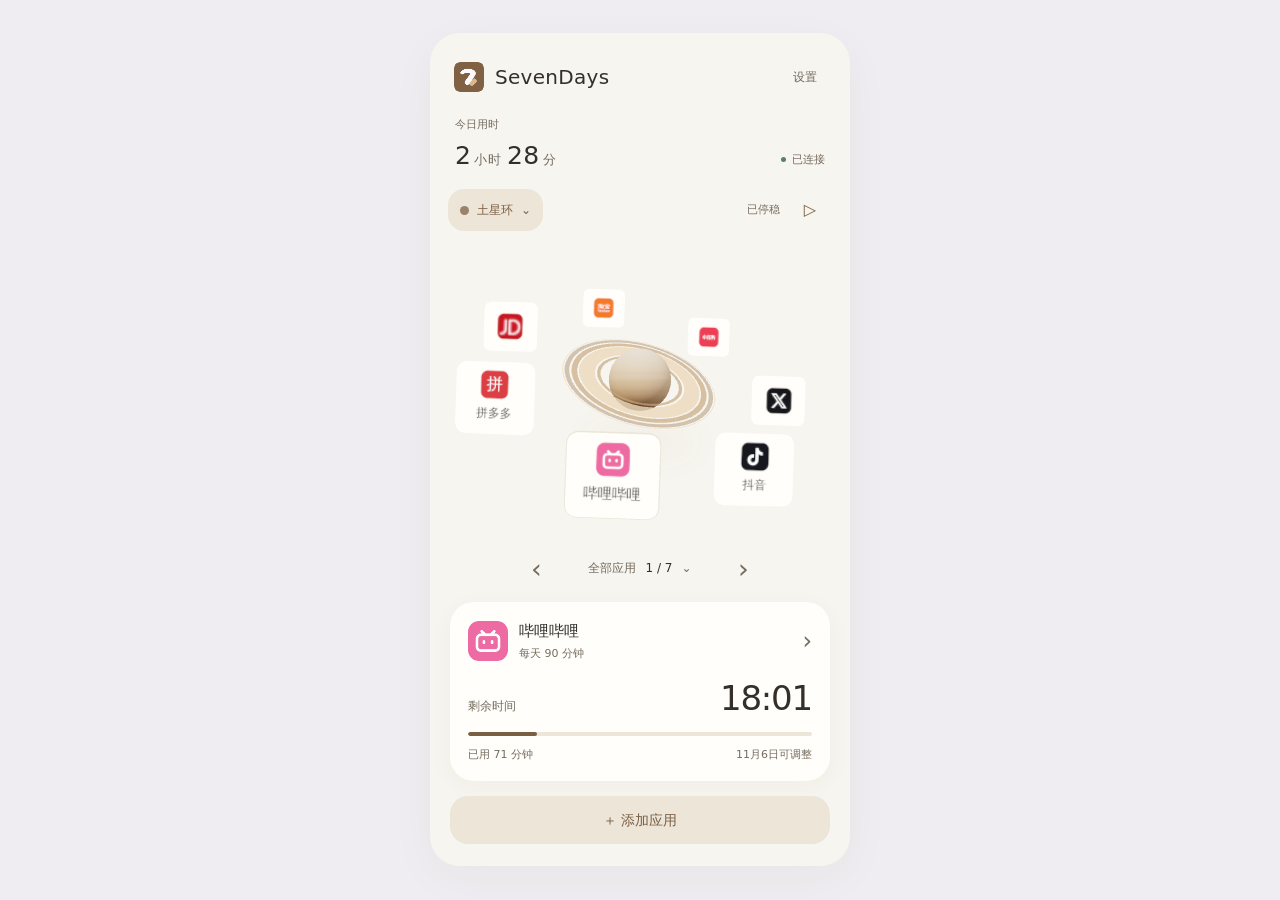
==== prototypes/orbit/index.html @ 917ae988 "Import SevenDays 0.6.5 source" ====
<!doctype html>
<html lang="zh-CN"><head><meta charset="utf-8"><meta name="viewport" content="width=device-width,initial-scale=1,viewport-fit=cover"><meta name="color-scheme" content="light dark"><title>SevenDays</title><style>body{margin:0;background:light-dark(#efedf1,#111114)}#sevendays-refined-preview{min-height:100dvh;display:grid;align-items:center}</style><link rel="stylesheet" href="styles.css"></head><body>
<div id="sevendays-refined-preview" class="viz-dotted-background" data-appearance="saturn">
  <section class="so-phone" aria-label="SevenDays星环首页预览，示例数据">
    <header class="so-header">
      <canvas class="so-brand" width="108" height="108" aria-hidden="true"></canvas>
      <h2>SevenDays</h2>
      <button class="so-icon so-settings" type="button" aria-label="设备与权限">设置</button>
    </header>
    <div class="so-summary"><div><span class="so-summary-label">今日用时</span><strong>2<span>小时</span>28<span>分</span></strong></div><span class="so-connected"><i aria-hidden="true"></i>已连接</span></div>
    <div class="so-orbit-toolbar">
      <button class="so-theme" type="button" aria-label="选择外观主题，当前土星环"><span class="so-theme-dot" aria-hidden="true"></span><span class="so-theme-name">土星环</span><span aria-hidden="true">⌄</span></button>
      <span class="so-motion-label">已停稳</span>
      <button class="so-icon so-brake" type="button" aria-label="转动卡片">▷</button>
    </div>
    <div class="so-stage" aria-label="应用轨道，滑动切换，轻点停止">
      <div class="so-stage-shadow" aria-hidden="true"></div>
      <div class="so-fallback-core" aria-hidden="true"><span class="so-fallback-band"></span><span class="so-fallback-sphere"></span></div>
      <div class="so-fallback-cards" hidden></div>
      <canvas class="so-webgl" aria-hidden="true"></canvas>
    </div>
    <div class="so-controls">
      <button class="so-icon so-prev" type="button" aria-label="上一个应用">‹</button>
      <button class="so-index" type="button" aria-label="选择应用"><span>全部应用</span><span class="so-count">1 / 7</span><span aria-hidden="true">⌄</span></button>
      <button class="so-icon so-next" type="button" aria-label="下一个应用">›</button>
    </div>
    <button class="so-selected" type="button" aria-label="查看当前应用规则">
      <span class="so-selected-heading"><canvas class="so-app-icon so-current-icon" width="96" height="96" aria-hidden="true"></canvas><span class="so-selection-words"><strong class="so-selection-name">哔哩哔哩</strong><span class="so-selection-quota">每天 90 分钟</span></span><span class="so-card-chevron" aria-hidden="true">›</span></span>
      <span class="so-time-line"><span class="so-remaining-label">剩余时间</span><span class="so-selection-time">18:01</span></span>
      <span class="so-remaining-track" aria-hidden="true"><span class="so-remaining-fill"></span></span>
      <span class="so-card-foot"><span class="so-used-label">已用 71 分钟</span><span>11月6日可调整</span></span>
    </button>
    <footer class="so-footer"><button class="so-add" type="button">＋ 添加应用</button></footer>
    <div class="so-modal" hidden><button class="so-scrim" type="button" aria-label="关闭面板"></button><section class="so-sheet" role="dialog" aria-modal="true" aria-labelledby="so-sheet-title"><div class="so-sheet-chrome"><div class="so-grip" aria-hidden="true"><span class="so-handle"></span></div><header><h3 id="so-sheet-title"></h3><button class="so-icon so-close" type="button" aria-label="关闭面板">×</button></header></div><div class="so-sheet-content"></div></section></div>
    <div class="so-toast" role="status" hidden></div>
    <span class="so-sr" aria-live="polite" aria-atomic="true"></span>
  </section>
</div>
<script src="three.min.js"></script>
<script src="app-assets.js"></script>
<script src="planet-themes.js"></script>
<script src="orbit-renderer.js"></script>
<script src="sheet-motion.js"></script>
<script src="scene.js"></script>

</body></html>
---- prototypes/orbit/styles.css ----
#sevendays-refined-preview{color-scheme:light dark;--so-bg:light-dark(#f7f5ef,#181713);--so-surface:light-dark(#fffefa,#28241f);--so-ink:light-dark(#342f29,#f4ecdf);--so-muted:light-dark(#756b5f,#bcb09e);--so-primary:light-dark(#7a5e42,#d6b997);--so-soft:light-dark(#ece5d8,#342d25);--so-line:light-dark(#e8e1d5,#44392e);--so-on-primary:light-dark(#fffefa,#302417);--so-shadow:light-dark(#4837230a,#00000025);--so-accent:#dfbb8a;font:14px/1.5 system-ui,-apple-system,"Segoe UI","Noto Sans SC",sans-serif;color:var(--so-ink);padding:16px 0;box-sizing:border-box}
#sevendays-refined-preview[data-appearance="star"]{--so-bg:light-dark(#f5f4fa,#171420);--so-surface:light-dark(#fff,#252131);--so-ink:light-dark(#302b40,#efeaf9);--so-muted:light-dark(#726982,#b9afc9);--so-primary:light-dark(#6757a7,#c4b3ed);--so-soft:light-dark(#ebe7f3,#332b44);--so-line:light-dark(#e4deed,#44395a);--so-on-primary:light-dark(#fff,#292038);--so-shadow:light-dark(#3a2a680b,#00000025);--so-accent:#e5bba5}
#sevendays-refined-preview[data-appearance="aurora"]{--so-bg:light-dark(#f1f7f4,#111e1c);--so-surface:light-dark(#fcfffd,#1c2c29);--so-ink:light-dark(#293e38,#e5f4ed);--so-muted:light-dark(#5b7067,#adc5b9);--so-primary:light-dark(#316e61,#a6d6c3);--so-soft:light-dark(#e0ece5,#293d35);--so-line:light-dark(#d9e4dc,#3b5146);--so-on-primary:light-dark(#fff,#1e332b);--so-shadow:light-dark(#174a320b,#00000025);--so-accent:#a8cfcd}
#sevendays-refined-preview *{box-sizing:border-box}
#sevendays-refined-preview [hidden]{display:none!important}
#sevendays-refined-preview button,#sevendays-refined-preview input{font:inherit;color:inherit}
#sevendays-refined-preview button{border:0;-webkit-tap-highlight-color:transparent;touch-action:manipulation}
#sevendays-refined-preview button:focus-visible,#sevendays-refined-preview input:focus-visible{outline:3px solid var(--so-accent);outline-offset:4px}
#sevendays-refined-preview .so-phone{width:min(100%,420px);margin:auto;background:var(--so-bg);border-radius:30px;overflow:hidden;position:relative;isolation:isolate;container-type:inline-size;box-shadow:0 12px 48px var(--so-shadow)}
#sevendays-refined-preview .so-header{display:flex;align-items:center;gap:10px;padding:22px 23px 0}
#sevendays-refined-preview .so-brand{width:32px;height:32px;flex:none}
#sevendays-refined-preview h2{margin:0;flex:1;font-size:20px;font-weight:500;letter-spacing:.015em}
#sevendays-refined-preview .so-icon{display:grid;place-items:center;flex:none;width:44px;height:44px;background:transparent;color:var(--so-primary);border-radius:15px;font-size:24px;line-height:1}
#sevendays-refined-preview .so-icon:active{background:var(--so-soft)}
#sevendays-refined-preview .so-summary{display:flex;align-items:flex-end;justify-content:space-between;padding:18px 25px 9px}
#sevendays-refined-preview .so-summary-label{display:block;color:var(--so-muted);font-size:11px;margin-bottom:3px}
#sevendays-refined-preview .so-summary strong{font-size:25px;font-weight:500;letter-spacing:.015em;font-variant-numeric:tabular-nums}
#sevendays-refined-preview .so-summary strong span{font-size:13px;font-weight:400;margin:0 6px 0 3px;color:var(--so-muted)}
#sevendays-refined-preview .so-connected{display:flex;align-items:center;gap:6px;color:var(--so-muted);font-size:11px;padding-bottom:6px}
#sevendays-refined-preview .so-connected i{display:block;width:5px;height:5px;border-radius:50%;background:light-dark(#58806b,#a4c4ad)}
#sevendays-refined-preview .so-orbit-toolbar{display:flex;align-items:center;gap:8px;padding:5px 18px 0}
#sevendays-refined-preview .so-theme{display:flex;align-items:center;gap:8px;min-height:42px;background:var(--so-soft);color:var(--so-primary);padding:9px 12px;border-radius:16px;font-size:12px}
#sevendays-refined-preview .so-theme-dot{display:block;width:9px;height:9px;border-radius:50%;background:var(--so-primary);opacity:.72}
#sevendays-refined-preview .so-motion-label{margin-left:auto;color:var(--so-muted);font-size:11px}
#sevendays-refined-preview .so-brake{font-size:16px}
#sevendays-refined-preview .so-stage{position:relative;height:clamp(282px,76cqw,318px);width:100%;touch-action:none;user-select:none;-webkit-user-select:none;cursor:grab;overflow:hidden}
#sevendays-refined-preview .so-stage:active{cursor:grabbing}
#sevendays-refined-preview .so-stage-shadow{position:absolute;width:118px;height:24px;left:50%;top:66%;transform:translate(-50%,-50%);border-radius:50%;background:var(--so-primary);filter:blur(18px);opacity:.06;pointer-events:none}
#sevendays-refined-preview .so-webgl{position:absolute;inset:0;display:block;width:100%;height:100%;touch-action:none;z-index:3}
#sevendays-refined-preview .so-controls{display:flex;align-items:center;justify-content:center;gap:24px;padding:0 20px 12px;margin-top:-4px}
#sevendays-refined-preview .so-prev,#sevendays-refined-preview .so-next{font-size:27px;color:var(--so-muted)}
#sevendays-refined-preview .so-index{display:flex;align-items:center;gap:9px;min-height:44px;background:transparent;font-size:12px;color:var(--so-muted)}
#sevendays-refined-preview .so-count{font-size:12px;font-variant-numeric:tabular-nums;color:var(--so-ink)}
#sevendays-refined-preview .so-selected{display:block;text-align:left;width:calc(100% - 40px);margin:0 20px;background:var(--so-surface);padding:18px;border-radius:24px;box-shadow:0 5px 24px var(--so-shadow)}
#sevendays-refined-preview .so-selected-heading{display:flex;align-items:center;gap:11px}
#sevendays-refined-preview .so-app-icon{display:block;width:40px;height:40px;border-radius:11px;flex:none}
#sevendays-refined-preview .so-selection-words{display:flex;flex-direction:column;gap:3px;flex:1;min-width:0}
#sevendays-refined-preview .so-selection-name{font-size:15px;font-weight:500;white-space:nowrap;text-overflow:ellipsis;overflow:hidden}
#sevendays-refined-preview .so-selection-quota{font-size:11px;color:var(--so-muted)}
#sevendays-refined-preview .so-card-chevron{font-size:24px;color:var(--so-muted)}
#sevendays-refined-preview .so-time-line{display:flex;align-items:baseline;justify-content:space-between;margin-top:16px;gap:12px}
#sevendays-refined-preview .so-remaining-label{color:var(--so-muted);font-size:12px}
#sevendays-refined-preview .so-selection-time{font-size:34px;line-height:1.2;font-weight:500;font-variant-numeric:tabular-nums;letter-spacing:-.035em;white-space:nowrap}
#sevendays-refined-preview .so-selection-time.so-exhausted{font-size:24px;color:var(--so-muted);letter-spacing:0}
#sevendays-refined-preview .so-remaining-track{display:block;width:100%;height:4px;border-radius:3px;background:var(--so-soft);overflow:hidden;margin-top:13px}
#sevendays-refined-preview .so-remaining-fill{display:block;height:100%;width:20%;border-radius:3px;background:var(--so-primary)}
#sevendays-refined-preview .so-card-foot{display:flex;align-items:center;justify-content:space-between;gap:8px;color:var(--so-muted);font-size:11px;margin-top:11px}
#sevendays-refined-preview .so-footer{padding:15px 20px 22px}
#sevendays-refined-preview .so-add{width:100%;min-height:48px;border-radius:18px;background:var(--so-soft);color:var(--so-primary);font-size:14px;font-weight:500}
#sevendays-refined-preview .so-add:active{filter:brightness(.97)}
#sevendays-refined-preview .so-modal{position:absolute;inset:0;z-index:40;display:flex;align-items:flex-end}
#sevendays-refined-preview .so-scrim{position:absolute;inset:0;background:#17131e66;border-radius:0}
#sevendays-refined-preview .so-sheet{position:relative;display:flex;flex-direction:column;width:100%;max-height:88%;padding:0;background:var(--so-bg);border-radius:27px 27px 0 0;overflow:hidden;overscroll-behavior:contain}
#sevendays-refined-preview .so-sheet-chrome{flex:none;padding:0 23px;touch-action:none;user-select:none;-webkit-user-select:none}
#sevendays-refined-preview .so-grip{display:grid;place-items:center;width:100%;height:44px;background:transparent;touch-action:none;padding:0}
#sevendays-refined-preview .so-handle{display:block;height:4px;width:36px;border-radius:3px;background:var(--so-line)}
#sevendays-refined-preview .so-grip:active .so-handle{background:var(--so-primary)}
#sevendays-refined-preview .so-sheet header{display:flex;align-items:center;justify-content:space-between;gap:12px;margin-bottom:12px}
#sevendays-refined-preview h3{margin:0;font-size:21px;font-weight:500}
#sevendays-refined-preview .so-sheet-content{display:flex;flex-direction:column;gap:11px;overflow-y:auto;min-height:0;padding:0 23px 25px;overscroll-behavior:contain;-webkit-overflow-scrolling:touch;scrollbar-width:thin}
#sevendays-refined-preview .so-sheet-content>*{flex-shrink:0}
#sevendays-refined-preview .so-app-choice:active,#sevendays-refined-preview .so-theme-choice:active,#sevendays-refined-preview button.so-setting:active{background:var(--so-soft)}
#sevendays-refined-preview .so-app-choice strong{min-width:0;overflow-wrap:anywhere}
#sevendays-refined-preview .so-selected:active{filter:brightness(.98)}
#sevendays-refined-preview .so-detail-hero{padding:16px 0 9px}
#sevendays-refined-preview .so-detail-hero span{display:block;color:var(--so-muted);font-size:12px;margin-bottom:5px}
#sevendays-refined-preview .so-detail-hero strong{font-size:42px;line-height:1.2;font-weight:500;font-variant-numeric:tabular-nums}
#sevendays-refined-preview .so-detail-line{display:flex;align-items:center;justify-content:space-between;gap:14px;padding:8px 0;font-size:13px}
#sevendays-refined-preview .so-detail-line>span:first-child{color:var(--so-muted)}
#sevendays-refined-preview .so-app-choice{display:flex;align-items:center;gap:11px;min-height:64px;padding:12px;background:var(--so-surface);border-radius:18px;text-align:left}
#sevendays-refined-preview .so-app-choice strong{font-weight:500;flex:1}
#sevendays-refined-preview .so-app-choice>span:last-child{font-size:12px;color:var(--so-muted)}
#sevendays-refined-preview .so-app-choice[aria-pressed=true]{background:var(--so-soft);box-shadow:inset 0 0 0 1.5px var(--so-primary)}
#sevendays-refined-preview .so-setting{display:flex;align-items:center;justify-content:space-between;width:100%;gap:14px;padding:14px 0;background:transparent;text-align:left;border-bottom:1px solid var(--so-line);font-size:14px;min-height:52px}
#sevendays-refined-preview .so-setting span:last-child{font-size:11px;color:var(--so-muted)}
#sevendays-refined-preview .so-device-title{font-size:24px;font-weight:500;margin-bottom:3px}
#sevendays-refined-preview .so-device-sub{font-size:12px;color:var(--so-muted);margin-bottom:5px}
#sevendays-refined-preview .so-theme-choice{display:flex;align-items:center;gap:9px;width:100%;min-height:82px;padding:8px 12px 8px 5px;background:var(--so-surface);border-radius:20px;text-align:left}
#sevendays-refined-preview .so-theme-choice[aria-pressed=true]{background:var(--so-soft);box-shadow:inset 0 0 0 1.5px var(--so-primary)}
#sevendays-refined-preview .so-theme-choice canvas{width:94px;height:62px;flex:none}
#sevendays-refined-preview .so-theme-choice>span{display:flex;flex-direction:column;gap:3px;flex:1;min-width:0}
#sevendays-refined-preview .so-theme-choice strong{font-size:15px;font-weight:500}
#sevendays-refined-preview .so-theme-choice small{font-size:11px;color:var(--so-muted)}
#sevendays-refined-preview .so-theme-choice b{display:grid;place-items:center;width:26px;height:26px;color:var(--so-primary);font-weight:400;font-size:18px}
#sevendays-refined-preview .so-number{display:flex;align-items:center;justify-content:space-between;gap:12px;font-size:13px}
#sevendays-refined-preview .so-number input{width:96px;min-height:52px;background:var(--so-soft);border:0;border-radius:14px;text-align:center;font-size:22px;padding:10px}
#sevendays-refined-preview .so-consent{display:flex;align-items:flex-start;gap:9px;min-height:44px;font-size:12px;margin:6px 0}
#sevendays-refined-preview .so-consent input{width:19px;height:19px;accent-color:var(--so-primary);margin-top:1px;flex:none}
#sevendays-refined-preview .so-primary{min-height:48px;padding:13px 20px;border-radius:18px;background:var(--so-primary);color:var(--so-on-primary);font-weight:500}
#sevendays-refined-preview .so-primary:disabled{background:var(--so-soft);color:var(--so-muted)}
#sevendays-refined-preview .so-toast{position:absolute;z-index:50;left:50%;bottom:85px;transform:translateX(-50%);padding:11px 16px;border-radius:16px;background:var(--so-primary);color:var(--so-on-primary);font-size:12px;white-space:nowrap}
#sevendays-refined-preview .so-sr{position:absolute;width:1px;height:1px;overflow:hidden;clip-path:inset(50%);white-space:nowrap}
#sevendays-refined-preview .so-fallback-core{display:none;position:absolute;left:50%;top:50%;transform:translate(-50%,-50%);width:150px;height:85px;z-index:1;pointer-events:none}
#sevendays-refined-preview[data-renderer="css-fallback"] .so-fallback-core{display:block}
#sevendays-refined-preview .so-fallback-sphere{position:absolute;width:58px;height:58px;border-radius:50%;left:46px;top:13px;background:radial-gradient(circle at 30% 22%,#f4e2c6,#c5a885 65%,#977653)}
#sevendays-refined-preview .so-fallback-band{position:absolute;inset:15px 0;border-radius:50%;border:6px solid var(--so-accent);transform:rotate(18deg);opacity:.75}
#sevendays-refined-preview[data-appearance="star"] .so-fallback-sphere{background:radial-gradient(circle at 30% 22%,#eee7fb,#b5a5d9 65%,#8d7db3)}
#sevendays-refined-preview[data-appearance="star"] .so-fallback-band{border-width:1px;box-shadow:0 0 0 4px var(--so-soft)}
#sevendays-refined-preview[data-appearance="aurora"] .so-fallback-sphere{background:radial-gradient(circle at 30% 22%,#edf8ef,#a3c8bf 65%,#799caa)}
#sevendays-refined-preview[data-appearance="aurora"] .so-fallback-band{border-width:3px;border-color:#accfc3;box-shadow:0 0 0 4px #b8c6da55}
#sevendays-refined-preview .so-fallback-cards{position:absolute;inset:0;z-index:2}
#sevendays-refined-preview .so-css-capsule{position:absolute;left:50%;top:50%;width:78px;height:74px;border-radius:17px;background:var(--so-surface);box-shadow:0 3px 10px var(--so-shadow);display:flex;align-items:center;justify-content:center;flex-direction:column;gap:6px}
#sevendays-refined-preview .so-css-capsule canvas{width:31px;height:31px}
#sevendays-refined-preview .so-css-capsule span{font-size:11px;white-space:nowrap}
@media(max-width:350px){#sevendays-refined-preview .so-header{padding-left:20px;padding-right:20px}#sevendays-refined-preview h2{font-size:19px}#sevendays-refined-preview .so-summary{padding-left:22px;padding-right:22px}#sevendays-refined-preview .so-selected{padding:16px}#sevendays-refined-preview .so-selection-time{font-size:32px}#sevendays-refined-preview .so-theme-choice canvas{width:80px;height:56px}#sevendays-refined-preview .so-theme-choice{gap:7px}}

#sevendays-refined-preview .so-settings{font-size:12px;color:var(--so-muted)}

#sevendays-refined-preview .so-icon:disabled{opacity:.35}

#sevendays-refined-preview .so-choice-time{font-variant-numeric:tabular-nums;white-space:nowrap;flex:none}
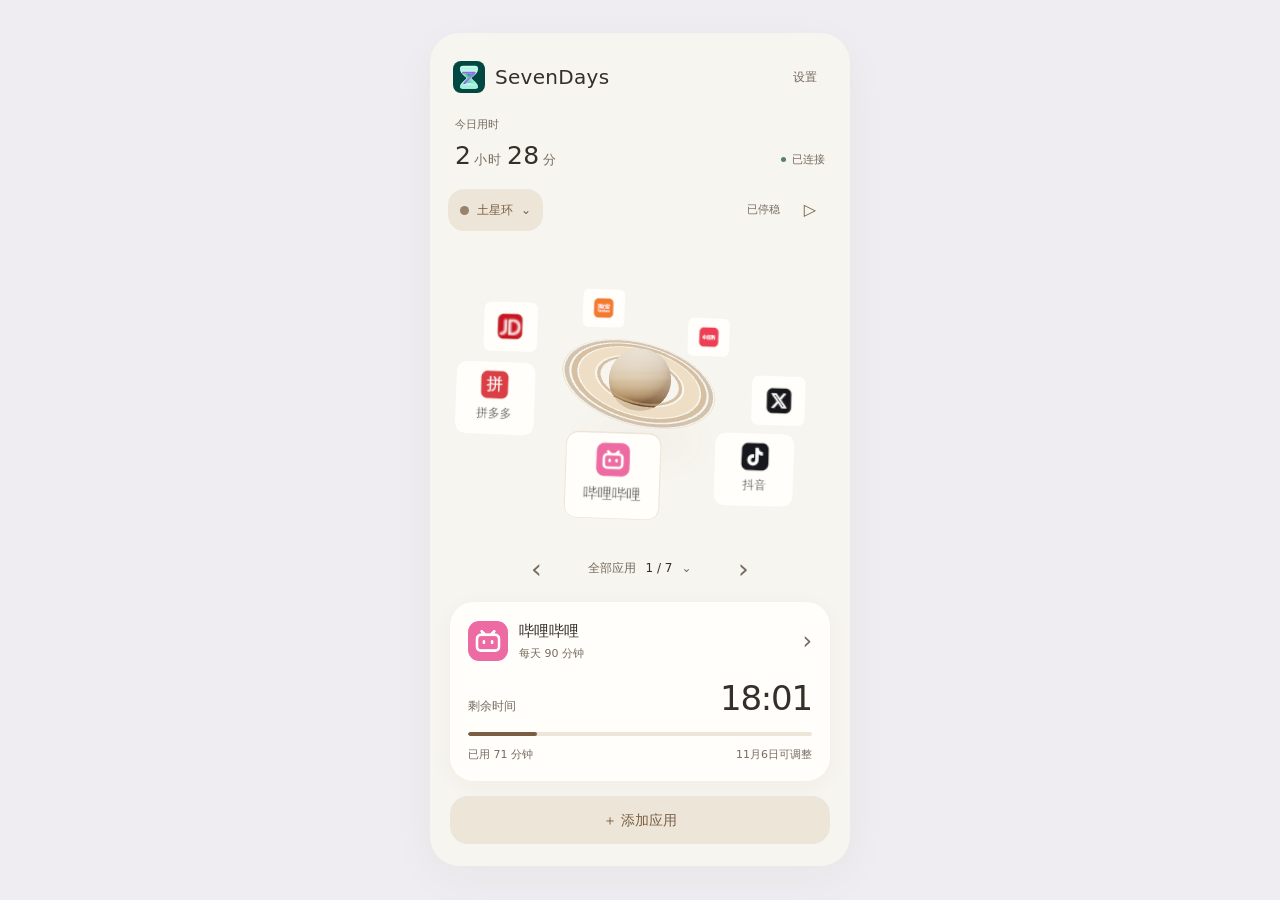
==== commit c712b3d1: "Release SevenDays 0.6.7 Add the native list homepage, quota previews and home-exit diagnostics. Docu" ====
--- a/prototypes/orbit/index.html
+++ b/prototypes/orbit/index.html
@@ -3,7 +3,20 @@
 <div id="sevendays-refined-preview" class="viz-dotted-background" data-appearance="saturn">
   <section class="so-phone" aria-label="SevenDays星环首页预览，示例数据">
     <header class="so-header">
-      <canvas class="so-brand" width="108" height="108" aria-hidden="true"></canvas>
+      <svg class="so-brand" xmlns="http://www.w3.org/2000/svg" viewBox="0 0 108 108" aria-hidden="true" focusable="false">
+        <defs>
+          <clipPath id="sd-glass-clip"><path d="M34,16.2 H74 C81.3,16.2 84.8,20.5 84.8,26.5 C84.8,37.7 77.2,45.5 67.9,51.9 C64.9,54 63.4,55.6 63.4,57.5 C63.4,60.7 66.8,63.1 70.9,66.3 C78.8,72.4 84.3,79.6 84.3,85.8 C84.3,90.5 80.9,93.3 75.2,93.3 H32.8 C27.1,93.3 23.7,90.5 23.7,85.8 C23.7,79.6 29.2,72.4 37.1,66.3 C41.2,63.1 44.6,60.7 44.6,57.5 C44.6,55.6 43.1,54 40.1,51.9 C30.8,45.5 23.2,37.7 23.2,26.5 C23.2,20.5 26.7,16.2 34,16.2 Z"/></clipPath>
+          <linearGradient id="sd-glass" gradientUnits="userSpaceOnUse" x1="54" y1="16" x2="54" y2="94"><stop offset="0" stop-color="#D0FEF4"/><stop offset="0.12" stop-color="#B1F4E3"/><stop offset="0.26" stop-color="#C5FDEF"/><stop offset="0.57" stop-color="#BDF9E8"/><stop offset="0.82" stop-color="#AFF4E0"/><stop offset="1" stop-color="#B9FBE9"/></linearGradient>
+          <radialGradient id="sd-lower-shade" gradientUnits="userSpaceOnUse" cx="54" cy="73" r="25"><stop offset="0" stop-color="#5FC8AF"/><stop offset="0.48" stop-color="#81DCC4" stop-opacity="0.74"/><stop offset="1" stop-color="#81DCC4" stop-opacity="0"/></radialGradient>
+          <radialGradient id="sd-upper-shade" gradientUnits="userSpaceOnUse" cx="55" cy="43" r="25"><stop offset="0" stop-color="#218D78"/><stop offset="0.38" stop-color="#4DB49E" stop-opacity="0.94"/><stop offset="0.7" stop-color="#74D3B9" stop-opacity="0.59"/><stop offset="1" stop-color="#74D3B9" stop-opacity="0"/></radialGradient>
+          <linearGradient id="sd-sand" gradientUnits="userSpaceOnUse" x1="54" y1="74.4" x2="54" y2="93.3"><stop offset="0" stop-color="#D1FEF4"/><stop offset="0.46" stop-color="#A6F2DE"/><stop offset="0.7" stop-color="#9CECD7"/><stop offset="1" stop-color="#B8FCEB"/></linearGradient>
+          <linearGradient id="sd-seven" gradientUnits="userSpaceOnUse" x1="54" y1="36.7" x2="54" y2="78"><stop offset="0" stop-color="#896ADB"/><stop offset="0.5" stop-color="#A289ED"/><stop offset="1" stop-color="#8161D7"/></linearGradient>
+        </defs>
+        <rect width="108" height="108" rx="27" fill="#014742"/>
+        <path fill="url(#sd-glass)" d="M34,16.2 H74 C81.3,16.2 84.8,20.5 84.8,26.5 C84.8,37.7 77.2,45.5 67.9,51.9 C64.9,54 63.4,55.6 63.4,57.5 C63.4,60.7 66.8,63.1 70.9,66.3 C78.8,72.4 84.3,79.6 84.3,85.8 C84.3,90.5 80.9,93.3 75.2,93.3 H32.8 C27.1,93.3 23.7,90.5 23.7,85.8 C23.7,79.6 29.2,72.4 37.1,66.3 C41.2,63.1 44.6,60.7 44.6,57.5 C44.6,55.6 43.1,54 40.1,51.9 C30.8,45.5 23.2,37.7 23.2,26.5 C23.2,20.5 26.7,16.2 34,16.2 Z"/>
+        <g clip-path="url(#sd-glass-clip)"><path fill="url(#sd-lower-shade)" d="M18,42 H90 V95 H18 Z"/><path fill="url(#sd-upper-shade)" d="M30,43 H79 V68 H30 Z"/><path fill="url(#sd-sand)" d="M20,86 C33,82.9 42.7,74.4 55.2,74.4 C67.9,74.4 77.3,82.3 88,86 V95 H20 Z"/></g>
+        <path fill="url(#sd-seven)" d="M31,36.7 H72.4 C77,36.7 77.8,38.5 75.2,42 C68.1,51.1 54.9,61.1 41,78 H33.9 C42.2,64.1 53.9,54.1 63.8,44.4 C64.7,43.5 64.2,43 63,43 H31 Z"/>
+      </svg>
       <h2>SevenDays</h2>
       <button class="so-icon so-settings" type="button" aria-label="设备与权限">设置</button>
     </header>
